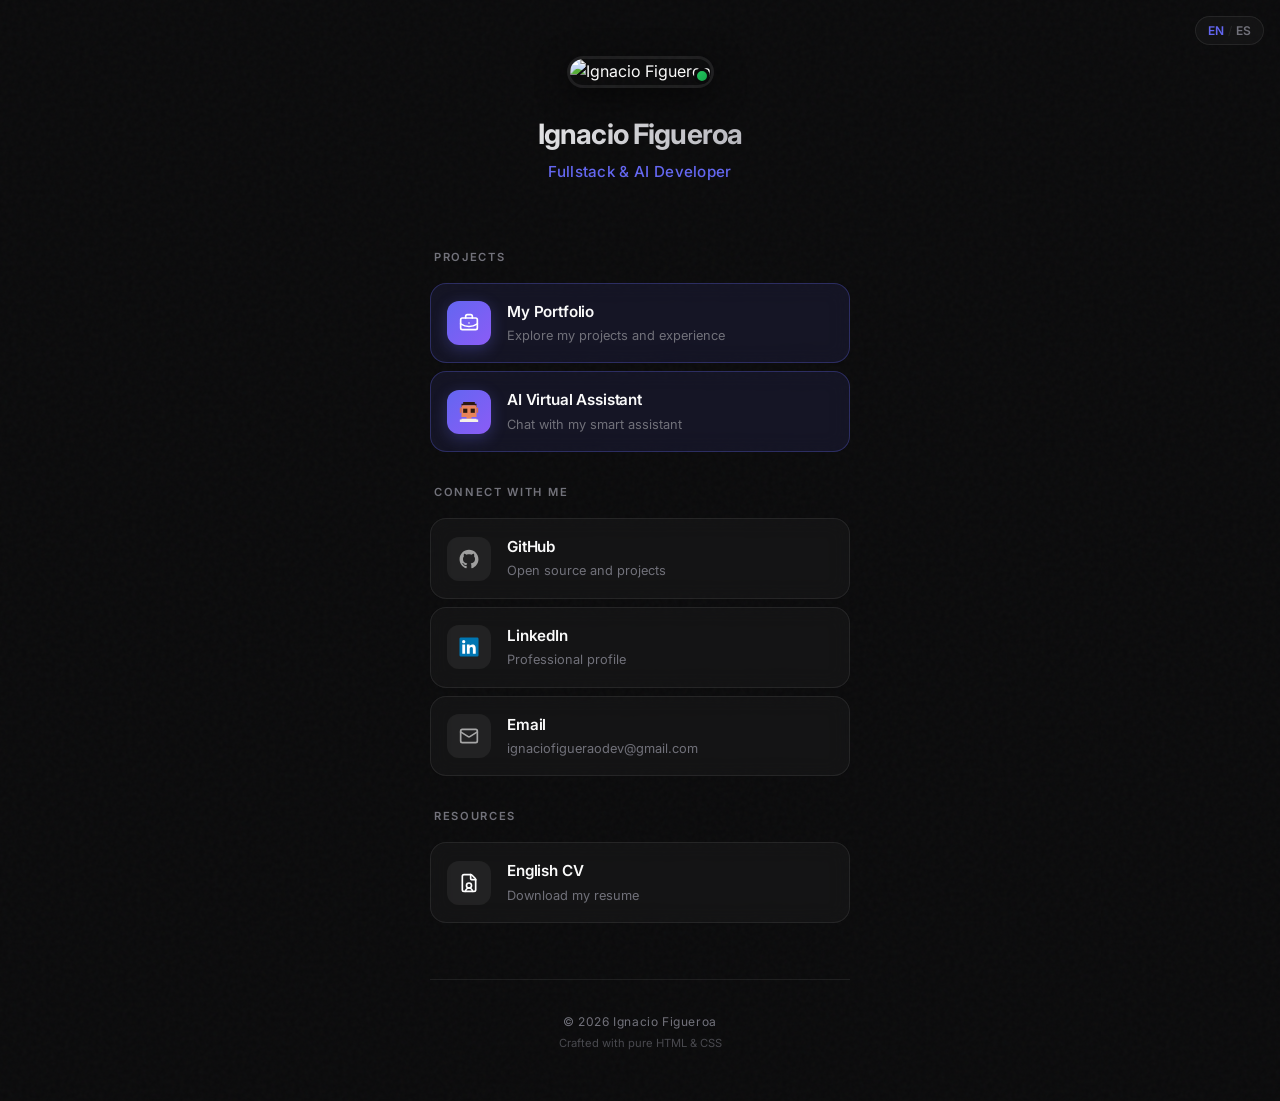
==== en.html @ 817f3019 "style: change style.css to index.css" ====
<!doctype html>
<html lang="en">
  <head>
    <meta charset="UTF-8" />
    <meta name="viewport" content="width=device-width, initial-scale=1.0" />
    <title>Ignacio Figueroa | Fullstack Developer & AI Engineer</title>
    <meta
      name="description"
      content="Ignacio Figueroa's central hub. Access my professional portfolio, software development services, and AI projects." />
    <meta name="author" content="Ignacio Figueroa" />
    <meta property="og:title" content="Ignacio Figueroa | Links" />
    <meta
      property="og:description"
      content="Fullstack Developer specialized in AI and Performance. Explore my work." />
    <meta
      property="og:image"
      content="https://github.com/figueroaignacio.png" />
    <meta property="og:url" content="https://ignaciofigueroa.me" />
    <meta name="twitter:card" content="summary_large_image" />
    <link rel="preconnect" href="https://fonts.googleapis.com" />
    <link rel="preconnect" href="https://fonts.gstatic.com" crossorigin />
    <link
      href="https://fonts.googleapis.com/css2?family=Inter:wght@400;500;600;700&display=swap"
      rel="stylesheet" />
    <link rel="stylesheet" href="./index.css" />
  </head>
  <body>
    <div class="background">
      <div class="background__gradient background__gradient--1"></div>
      <div class="background__gradient background__gradient--2"></div>
      <div class="background__noise"></div>
    </div>

    <div class="lang-switcher">
      <a
        href="./en.html"
        class="lang-switcher__link lang-switcher__link--active"
        >EN</a
      >
      <span class="lang-switcher__separator">/</span>
      <a href="./index.html" class="lang-switcher__link">ES</a>
    </div>

    <main class="linktree">
      <header class="profile">
        <div class="profile__avatar-wrapper">
          <img
            class="profile__avatar"
            src="https://github.com/figueroaignacio.png"
            alt="Ignacio Figueroa" />
          <span class="profile__status"></span>
        </div>
        <h1 class="profile__name">Ignacio Figueroa</h1>
        <h2 class="profile__role">Fullstack & AI Developer</h2>
      </header>

      <section class="links-section">
        <h2 class="links-section__title">Projects</h2>
        <nav class="links">
          <a
            href="https://en.ignaciofigueroa.dev"
            class="link link--featured"
            target="_blank"
            rel="noopener noreferrer">
            <div class="link__icon-wrapper link__icon-wrapper--gradient">
              <img
                src="./assets/portfolio.svg"
                class="link__icon link__icon--monochrome"
                alt="Portfolio" />
            </div>
            <div class="link__content">
              <span class="link__title">My Portfolio</span>
              <span class="link__description"
                >Explore my projects and experience</span
              >
            </div>
            <img
              src="./assets/arrow-up-right.svg"
              class="link__arrow"
              alt="Arrow up right" />
          </a>

          <a
            href="https://en.ignaciofigueroa.dev/assistant"
            class="link link--featured"
            target="_blank"
            rel="noopener noreferrer">
            <div class="link__icon-wrapper link__icon-wrapper--gradient">
              <img
                src="./assets/portfolio-assistant.svg"
                class="link__icon"
                alt="Assistant" />
            </div>
            <div class="link__content">
              <span class="link__title">AI Virtual Assistant</span>
              <span class="link__description"
                >Chat with my smart assistant</span
              >
            </div>
            <img
              src="./assets/arrow-up-right.svg"
              class="link__arrow"
              alt="Arrow up right" />
          </a>

          <!-- <a
            href="https://nach.studio"
            class="link"
            target="_blank"
            rel="noopener noreferrer">
            <div class="link__icon-wrapper">
              <svg
                class="link__icon"
                xmlns="http://www.w3.org/2000/svg"
                width="20"
                height="20"
                viewBox="0 0 24 24"
                fill="none"
                stroke="currentColor"
                stroke-width="2"
                stroke-linecap="round"
                stroke-linejoin="round">
                <path d="M20 7h-9" />
                <path d="M14 17H5" />
                <circle cx="17" cy="17" r="3" />
                <circle cx="7" cy="7" r="3" />
              </svg>
            </div>
            <div class="link__content">
              <span class="link__title">Nach Studio</span>
              <span class="link__description"
                >Professional development services</span
              >
            </div>
            <svg
              class="link__arrow"
              xmlns="http://www.w3.org/2000/svg"
              width="18"
              height="18"
              viewBox="0 0 24 24"
              fill="none"
              stroke="currentColor"
              stroke-width="2"
              stroke-linecap="round"
              stroke-linejoin="round">
              <path d="M7 17L17 7" />
              <path d="M7 7h10v10" />
            </svg>
          </a> -->
        </nav>
      </section>

      <section class="links-section">
        <h2 class="links-section__title">Connect with me</h2>
        <nav class="links">
          <a
            href="https://github.com/figueroaignacio"
            class="link"
            target="_blank"
            rel="noopener noreferrer">
            <div class="link__icon-wrapper">
              <img
                src="./assets/github.svg"
                class="link__icon link__icon--monochrome"
                alt="GitHub" />
            </div>
            <div class="link__content">
              <span class="link__title">GitHub</span>
              <span class="link__description">Open source and projects</span>
            </div>
            <img
              src="./assets/arrow-up-right.svg"
              class="link__arrow"
              alt="Arrow up right" />
          </a>

          <a
            href="https://linkedin.com/in/figueroa-ignacio"
            class="link"
            target="_blank"
            rel="noopener noreferrer">
            <div class="link__icon-wrapper">
              <img
                src="./assets/linkedin.svg"
                class="link__icon"
                alt="LinkedIn" />
            </div>
            <div class="link__content">
              <span class="link__title">LinkedIn</span>
              <span class="link__description">Professional profile</span>
            </div>
            <img
              src="./assets/arrow-up-right.svg"
              class="link__arrow"
              alt="Arrow up right" />
          </a>

          <a href="mailto:ignaciofigueraodev@gmail.com" class="link">
            <div class="link__icon-wrapper">
              <img
                src="./assets/mail.svg"
                class="link__icon link__icon--monochrome"
                alt="Email" />
            </div>
            <div class="link__content">
              <span class="link__title">Email</span>
              <span class="link__description"
                >ignaciofigueraodev@gmail.com</span
              >
            </div>
            <img
              src="./assets/arrow-up-right.svg"
              class="link__arrow"
              alt="Arrow up right" />
          </a>
        </nav>
      </section>

      <section class="links-section">
        <h2 class="links-section__title">Resources</h2>
        <nav class="links">
          <a
            href="https://en.ignaciofigueroa.dev/pdf/cv_ignacio_figueroa_fullstack_developer.pdf"
            class="link"
            target="_blank"
            rel="noopener noreferrer">
            <div class="link__icon-wrapper">
              <img src="./assets/resume.svg" class="link__icon" alt="Resume" />
            </div>
            <div class="link__content">
              <span class="link__title">English CV</span>
              <span class="link__description">Download my resume</span>
            </div>
            <img
              src="./assets/arrow-up-right.svg"
              class="link__arrow"
              alt="Arrow up right" />
          </a>
        </nav>
      </section>

      <footer class="footer">
        <p class="footer__text">&copy; 2026 Ignacio Figueroa</p>
        <p class="footer__subtext">Crafted with pure HTML & CSS</p>
      </footer>
    </main>
  </body>
</html>
---- index.css ----
@import url("./styles/variables.css");
@import url("./styles/base.css");
@import url("./styles/layout.css");
@import url("./styles/profile.css");
@import url("./styles/links.css");
@import url("./styles/lang-switcher.css");
@import url("./styles/footer.css");
@import url("./styles/media.css");
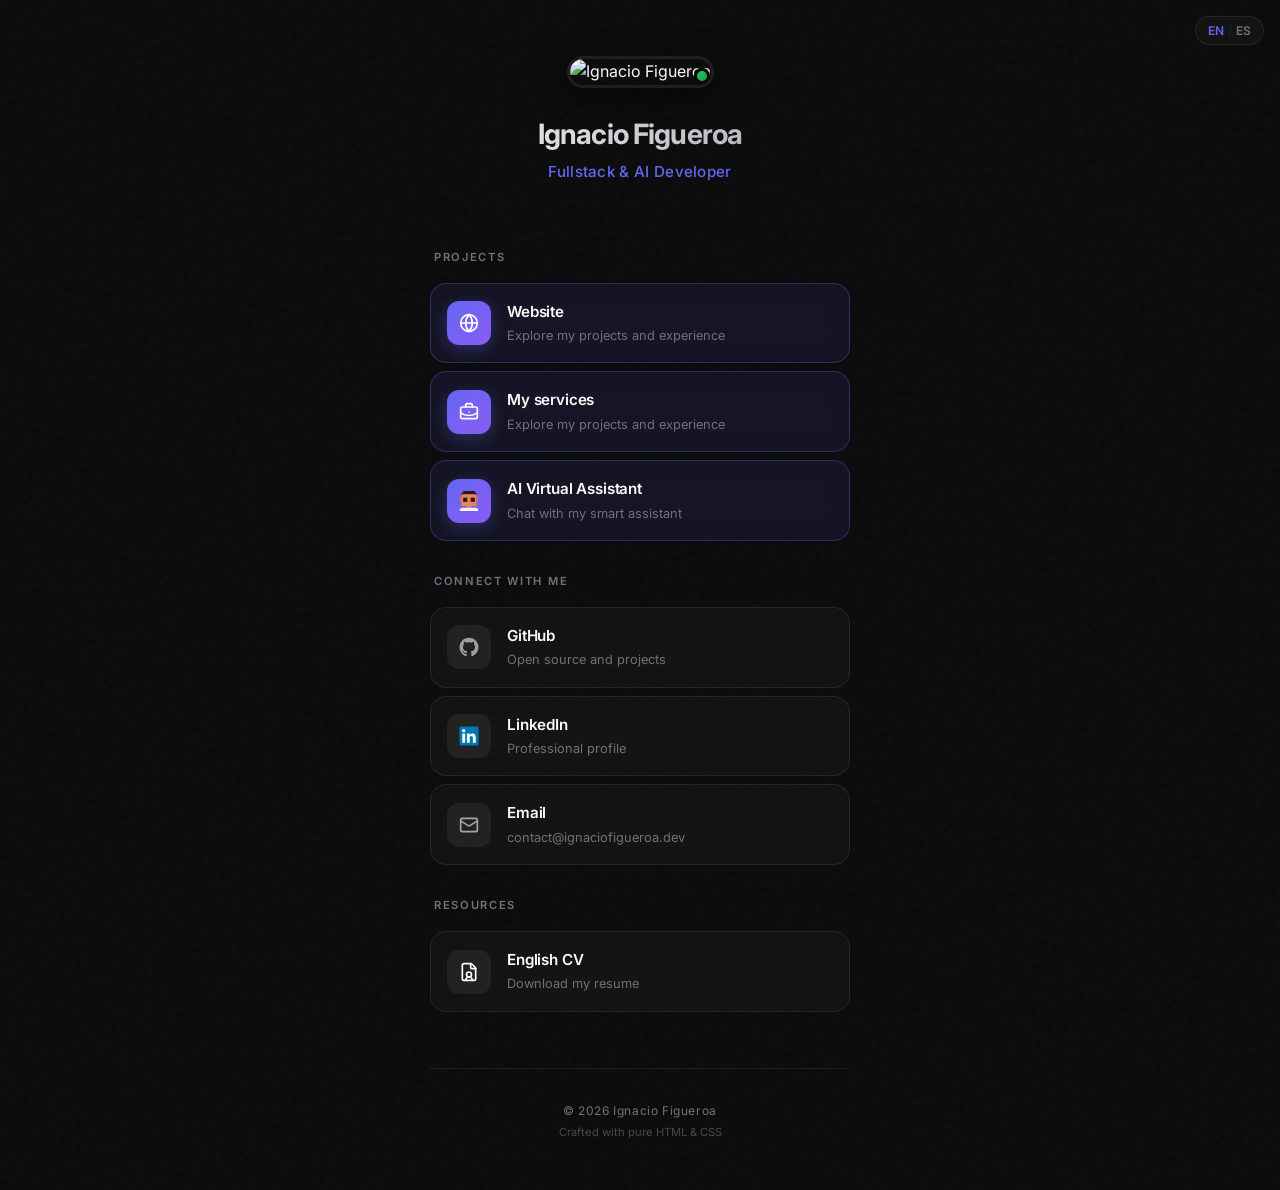
==== commit 7558c1d2: "feat: add globe icon and update links in HTML files" ====
--- a/en.html
+++ b/en.html
@@ -58,18 +58,18 @@
         <h2 class="links-section__title">Projects</h2>
         <nav class="links">
           <a
-            href="https://en.ignaciofigueroa.dev"
+            href="https://ignaciofigueroa.dev/en"
             class="link link--featured"
             target="_blank"
             rel="noopener noreferrer">
             <div class="link__icon-wrapper link__icon-wrapper--gradient">
               <img
-                src="./assets/portfolio.svg"
-                class="link__icon link__icon--monochrome"
-                alt="Portfolio" />
-            </div>
-            <div class="link__content">
-              <span class="link__title">My Portfolio</span>
+                src="./assets/globe.svg"
+                class="link__icon link__icon--monochrome"
+                alt="Globe" />
+            </div>
+            <div class="link__content">
+              <span class="link__title">Website</span>
               <span class="link__description"
                 >Explore my projects and experience</span
               >
@@ -79,9 +79,30 @@
               class="link__arrow"
               alt="Arrow up right" />
           </a>
-
-          <a
-            href="https://en.ignaciofigueroa.dev/assistant"
+          <a
+            href="https://services.ignaciofigueroa.dev/en"
+            class="link link--featured"
+            target="_blank"
+            rel="noopener noreferrer">
+            <div class="link__icon-wrapper link__icon-wrapper--gradient">
+              <img
+                src="./assets/portfolio.svg"
+                class="link__icon link__icon--monochrome"
+                alt="Portfolio" />
+            </div>
+            <div class="link__content">
+              <span class="link__title">My services</span>
+              <span class="link__description"
+                >Explore my projects and experience</span
+              >
+            </div>
+            <img
+              src="./assets/arrow-up-right.svg"
+              class="link__arrow"
+              alt="Arrow up right" />
+          </a>
+          <a
+            href="https://ignaciofigueroa.dev/assistant"
             class="link link--featured"
             target="_blank"
             rel="noopener noreferrer">
@@ -102,51 +123,6 @@
               class="link__arrow"
               alt="Arrow up right" />
           </a>
-
-          <!-- <a
-            href="https://nach.studio"
-            class="link"
-            target="_blank"
-            rel="noopener noreferrer">
-            <div class="link__icon-wrapper">
-              <svg
-                class="link__icon"
-                xmlns="http://www.w3.org/2000/svg"
-                width="20"
-                height="20"
-                viewBox="0 0 24 24"
-                fill="none"
-                stroke="currentColor"
-                stroke-width="2"
-                stroke-linecap="round"
-                stroke-linejoin="round">
-                <path d="M20 7h-9" />
-                <path d="M14 17H5" />
-                <circle cx="17" cy="17" r="3" />
-                <circle cx="7" cy="7" r="3" />
-              </svg>
-            </div>
-            <div class="link__content">
-              <span class="link__title">Nach Studio</span>
-              <span class="link__description"
-                >Professional development services</span
-              >
-            </div>
-            <svg
-              class="link__arrow"
-              xmlns="http://www.w3.org/2000/svg"
-              width="18"
-              height="18"
-              viewBox="0 0 24 24"
-              fill="none"
-              stroke="currentColor"
-              stroke-width="2"
-              stroke-linecap="round"
-              stroke-linejoin="round">
-              <path d="M7 17L17 7" />
-              <path d="M7 7h10v10" />
-            </svg>
-          </a> -->
         </nav>
       </section>
 
@@ -195,7 +171,7 @@
               alt="Arrow up right" />
           </a>
 
-          <a href="mailto:ignaciofigueraodev@gmail.com" class="link">
+          <a href="mailto:contact@ignaciofigueroa.dev" class="link">
             <div class="link__icon-wrapper">
               <img
                 src="./assets/mail.svg"
@@ -204,9 +180,7 @@
             </div>
             <div class="link__content">
               <span class="link__title">Email</span>
-              <span class="link__description"
-                >ignaciofigueraodev@gmail.com</span
-              >
+              <span class="link__description">contact@ignaciofigueroa.dev</span>
             </div>
             <img
               src="./assets/arrow-up-right.svg"
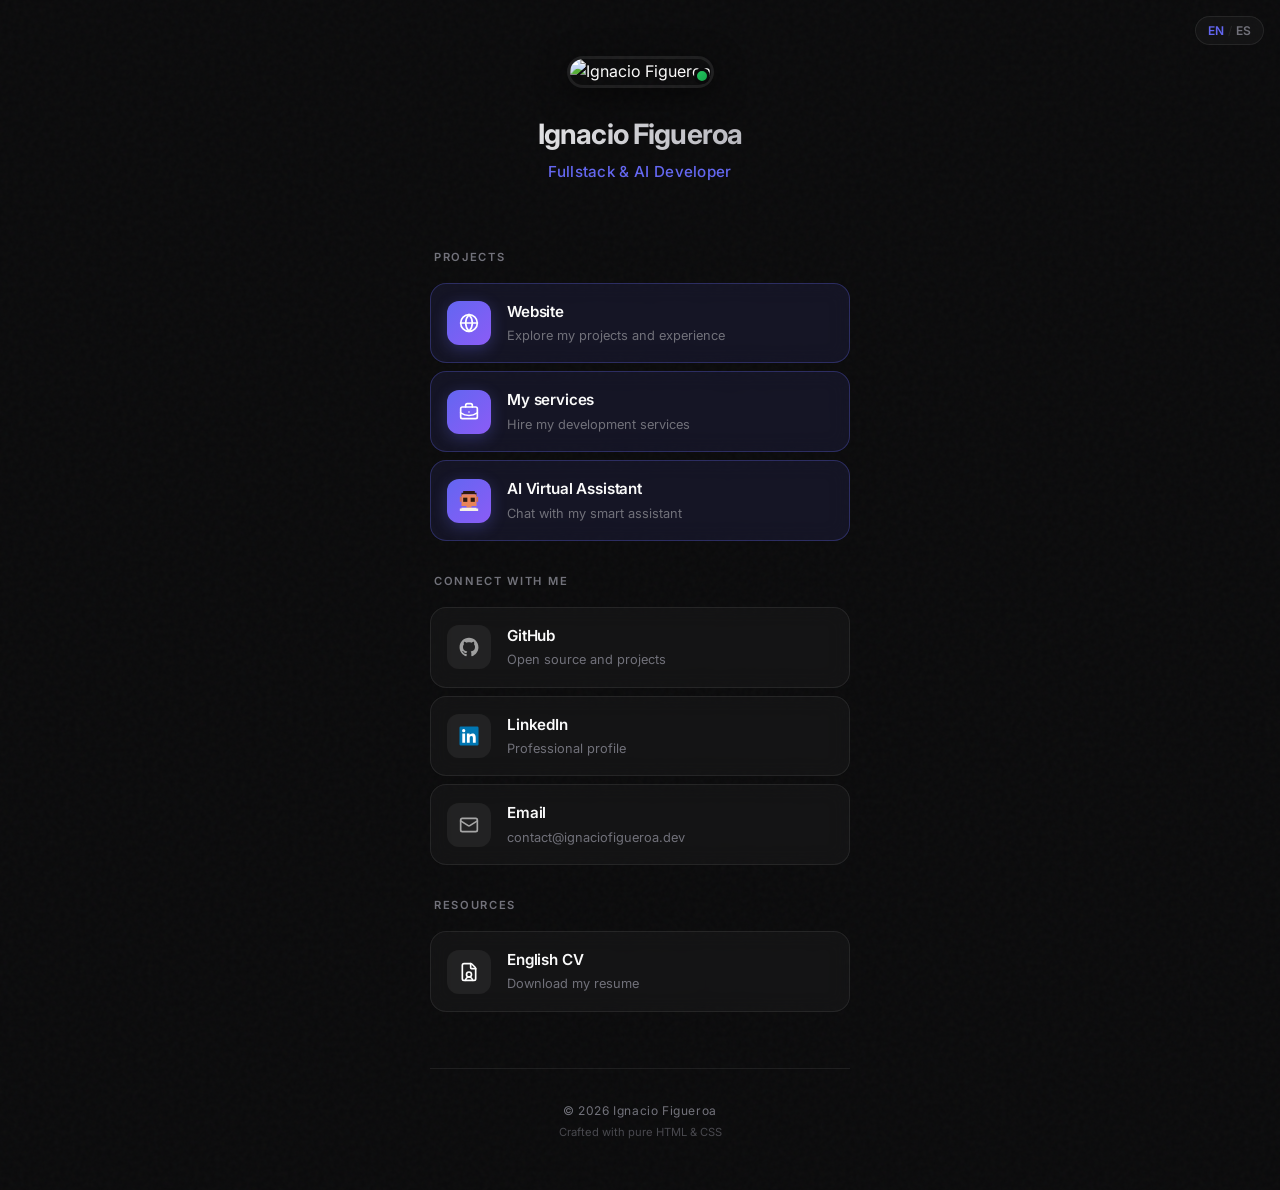
==== commit 3b3408d7: "fix: ai assistant link" ====
--- a/en.html
+++ b/en.html
@@ -14,8 +14,10 @@
       content="Fullstack Developer specialized in AI and Performance. Explore my work." />
     <meta
       property="og:image"
-      content="https://github.com/figueroaignacio.png" />
-    <meta property="og:url" content="https://ignaciofigueroa.me" />
+      content="https://links.ignaciofigueroa.dev/assets/og-image.png" />
+    <meta
+      property="og:url"
+      content="https://links.ignaciofigueroa.dev/en.html" />
     <meta name="twitter:card" content="summary_large_image" />
     <link rel="preconnect" href="https://fonts.googleapis.com" />
     <link rel="preconnect" href="https://fonts.gstatic.com" crossorigin />
@@ -93,7 +95,7 @@
             <div class="link__content">
               <span class="link__title">My services</span>
               <span class="link__description"
-                >Explore my projects and experience</span
+                >Hire my development services</span
               >
             </div>
             <img
@@ -102,7 +104,7 @@
               alt="Arrow up right" />
           </a>
           <a
-            href="https://ignaciofigueroa.dev/assistant"
+            href="https://ignaciofigueroa.dev/en?chat=open"
             class="link link--featured"
             target="_blank"
             rel="noopener noreferrer">
@@ -194,7 +196,7 @@
         <h2 class="links-section__title">Resources</h2>
         <nav class="links">
           <a
-            href="https://en.ignaciofigueroa.dev/pdf/cv_ignacio_figueroa_fullstack_developer.pdf"
+            href="https://ignaciofigueroa.dev/pdf/cv_ignacio_figueroa_fullstack_developer.pdf"
             class="link"
             target="_blank"
             rel="noopener noreferrer">
@@ -218,5 +220,6 @@
         <p class="footer__subtext">Crafted with pure HTML & CSS</p>
       </footer>
     </main>
+    <script type="module" src="js/script.js"></script>
   </body>
 </html>
